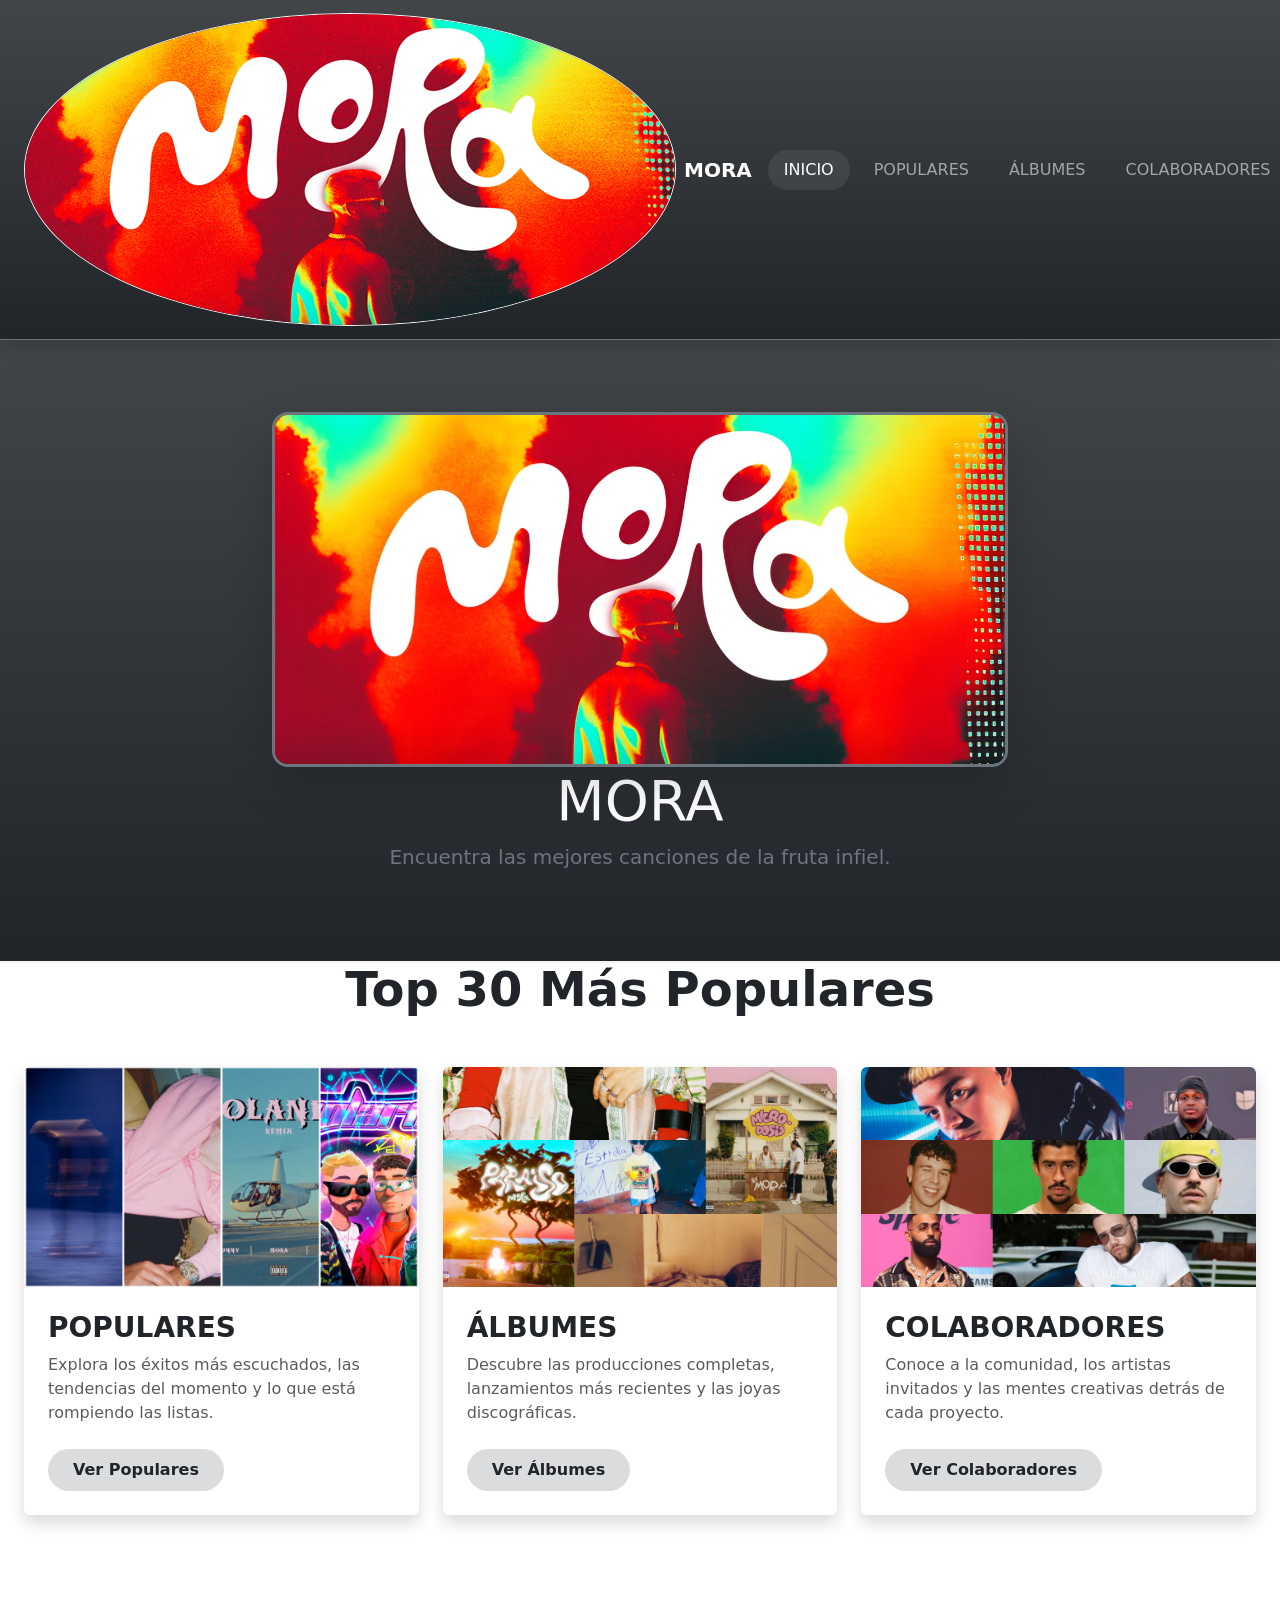
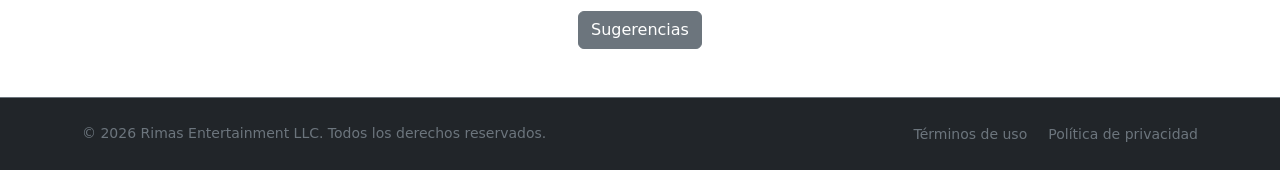
==== index.html @ de3369f2 "Add files via upload" ====
<!DOCTYPE html>
<html lang="es">
<head>
    <meta charset="UTF-8">
    <meta name="viewport" content="width=device-width, initial-scale=1.0">
    <title>MoraWeb</title>
    <link href="https://cdn.jsdelivr.net/npm/bootstrap@5.3.8/dist/css/bootstrap.min.css" rel="stylesheet" integrity="sha384-sRIl4kxILFvY47J16cr9ZwB07vP4J8+LH7qKQnuqkuIAvNWLzeN8tE5YBujZqJLB" crossorigin="anonymous">
    <script src="https://cdn.jsdelivr.net/npm/bootstrap@5.3.8/dist/js/bootstrap.bundle.min.js" integrity="sha384-FKyoEForCGlyvwx9Hj09JcYn3nv7wiPVlz7YYwJrWVcXK/BmnVDxM+D2scQbITxI" crossorigin="anonymous" defer></script>
    <link rel="stylesheet" href="css/styles.css">
</head>

<body>

<header class="header sticky-top">
  <nav class="navbar navbar-expand-md navbar-dark bg-dark bg-gradient border-bottom border-secondary shadow">
    <div class="container-fluid px-4"> 
      <a class="navbar-brand d-flex align-items-center fw-bold" href="#">
        <img src="img/Mora_logo.png" alt="Logo" class="logo-nav me-2 rounded-circle border border-light">
        <span class="text-uppercase tracking-wider">Mora</span>
      </a>
      <button class="navbar-toggler border-0" type="button" data-bs-toggle="collapse" data-bs-target="#navbarNav" aria-controls="navbarNav" aria-expanded="false" aria-label="Menú de navegación">
        <span class="navbar-toggler-icon"></span>
      </button>
      <div class="collapse navbar-collapse" id="navbarNav">
        <ul class="navbar-nav ms-auto text-end text-md-start gap-2"> 
          <li class="nav-item">
            <a class="nav-link active px-3 rounded-pill bg-secondary bg-opacity-25" href="index.html">INICIO</a>
          </li>
          <li class="nav-item">
            <a class="nav-link px-3" href="index_pop.html">POPULARES</a>
          </li>
          <li class="nav-item">
            <a class="nav-link px-3" href="index_album.html">ÁLBUMES</a>
          </li>
          <li class="nav-item">
            <a class="nav-link px-3" href="index_colab.html">COLABORADORES</a>
          </li>
        </ul>
      </div>
    </div>
  </nav>
</header>

<section class="banner bg-dark bg-gradient text-white text-center py-5 shadow-sm border-bottom border-dark position-relative">
  <div class="container py-4">
    <div class="row justify-content-center align-items-center">
      <div class="col-12 col-md-8">
        <div class="position-relative d-inline-block ">
          <img class="img-fluid rounded-4 shadow-lg border border-3 border-secondary" src="img/Mora_logo.jpg" alt="logoM" >
        </div>
        <h2 class="display-4 fw-black tracking-tight mb-2">MORA</h2>
        <p class="lead text-secondary fw-medium">Encuentra las mejores canciones de la fruta infiel.</p>
      </div>
    </div>
  </div>
</section>
<main class="Canciones pb-5">

<div class="container-fluid px-4">
    <header class="text-center mb-5">
      <h1 class="display-5 fw-bold titulo-seccion">Top 30 Más Populares</h1>
    </header>
</div>
<div class="container-fluid px-4 my-5">
  <div class="row row-cols-1 row-cols-md-3 g-4">
    
    <div class="col">
      <div class="card h-100 shadow border-0 overflow-hidden">
        <img src="img/pop.png" class="card-img-top" alt="Populares" style="object-fit: cover; height: 220px;">
        <div class="card-body d-flex flex-column justify-content-between p-4">
          <div>
            <h3 class="card-title fw-bold text-uppercase">Populares</h3>
            <p class="card-text text-muted">Explora los éxitos más escuchados, las tendencias del momento y lo que está rompiendo las listas.</p>
          </div>
          <div class="mt-4">
            <a class="btn bg-secondary bg-opacity-25 px-4 py-2 rounded-pill fw-bold" href="file:///C:/Users/javie/Documents/VS/FINAL_LM_JCN/index_pop.html#">Ver Populares</a>
          </div>
        </div>
      </div>
    </div>

    <div class="col">
      <div class="card h-100 shadow border-0 overflow-hidden">
        <img src="img/albumnes.png" class="card-img-top" alt="Álbumes" style="object-fit: cover; height: 220px;">
        <div class="card-body d-flex flex-column justify-content-between p-4">
          <div>
            <h3 class="card-title fw-bold text-uppercase">Álbumes</h3>
            <p class="card-text text-muted">Descubre las producciones completas, lanzamientos más recientes y las joyas discográficas.</p>
          </div>
          <div class="mt-4">
            <a class="btn bg-secondary bg-opacity-25 px-4 py-2 rounded-pill fw-bold" href="file:///C:/Users/javie/Documents/VS/FINAL_LM_JCN/index_album.html#">Ver Álbumes</a>
          </div>
        </div>
      </div>
    </div>

    <div class="col">
      <div class="card h-100 shadow border-0 overflow-hidden">
        <img src="img/photo-collage.png.png" class="card-img-top" alt="Colaboradores" style="object-fit: cover; height: 220px;">
        <div class="card-body d-flex flex-column justify-content-between p-4">
          <div>
            <h3 class="card-title fw-bold text-uppercase">Colaboradores</h3>
            <p class="card-text text-muted">Conoce a la comunidad, los artistas invitados y las mentes creativas detrás de cada proyecto.</p>
          </div>
          <div class="mt-4">
            <a class="btn bg-secondary bg-opacity-25 px-4 py-2 rounded-pill fw-bold" href="file:///C:/Users/javie/Documents/VS/FINAL_LM_JCN/index_colab.html#">Ver Colaboradores</a>
          </div>
        </div>
      </div>
    </div>

  </div>
</div>
  <div class="text-center pt-5">
    <button type="button" class="btn btn-secondary" data-bs-toggle="modal" data-bs-target="#modalFormulario">
      Sugerencias
    </button>
  </div>
<div class="modal fade" id="modalFormulario" tabindex="-1" aria-labelledby="modalFormularioLabel" aria-hidden="true">
  <div class="modal-dialog">
    <div class="modal-content">
      
      <div class="modal-header">
        <h5 class="modal-title" id="modalFormularioLabel">Formulario Sugerencias</h5>
        <button type="button" class="btn-close" data-bs-dismiss="modal" aria-label="Close"></button>
      </div>

      <div class="modal-body">
        <form class="needs-validation" id="miFormulario" novalidate>
          
          <div class="mb-3">
            <label for="campoEmail" class="form-label">Correo Electrónico</label>
            <input type="email" class="form-control" id="campoEmail" placeholder="nombre@correo.com" required>
            <div class="invalid-feedback">
              Por favor, introduce un correo válido.
            </div>
          </div>

          <div class="mb-3">
            <label for="campoConcepto" class="form-label">Concepto</label>
            <input type="text" class="form-control" id="campoConcepto" placeholder="Escribe el nombre de concepto" required>
            <div class="invalid-feedback">
              Este campo es obligatorio.
            </div>
          </div>

          <div class="mb-3">
            <label for="campoDesarrollo" class="form-label">Desarrollo</label>
            <textarea class="form-control" id="campoDesarrollo" rows="3" placeholder="Escribe aquí la idea más detallada" required></textarea>
            <div class="invalid-feedback">
              Este campo es obligatorio.
            </div>
          </div>

          <div class="modal-footer px-0 pb-0 mt-4">
            <button type="button" class="btn btn-secondary" data-bs-dismiss="modal">Cancelar</button>
            <button type="submit" class="btn btn-success">Enviar Datos</button>
          </div>

        </form>
      </div>

    </div>
  </div>
</div>
</main>

<footer id="footer" class="footer bg-dark text-secondary text-center py-4 border-top border-secondary mt-auto">
  <div class="container">
    <div class="row align-items-center">
      <div class="col-md-6 text-md-start text-center mb-2 mb-md-0">
        <p class="mb-0 small">&copy; 2026 Rimas Entertainment LLC. Todos los derechos reservados.</p>
      </div>
      <div class="col-md-6 text-md-end text-center">
        <a href="#" class="text-secondary text-decoration-none small me-3">Términos de uso</a>
        <a href="#" class="text-secondary text-decoration-none small">Política de privacidad</a>
      </div>
    </div>
  </div>
</footer>
<script src="js/validation.js"></script>
</body>
</html>
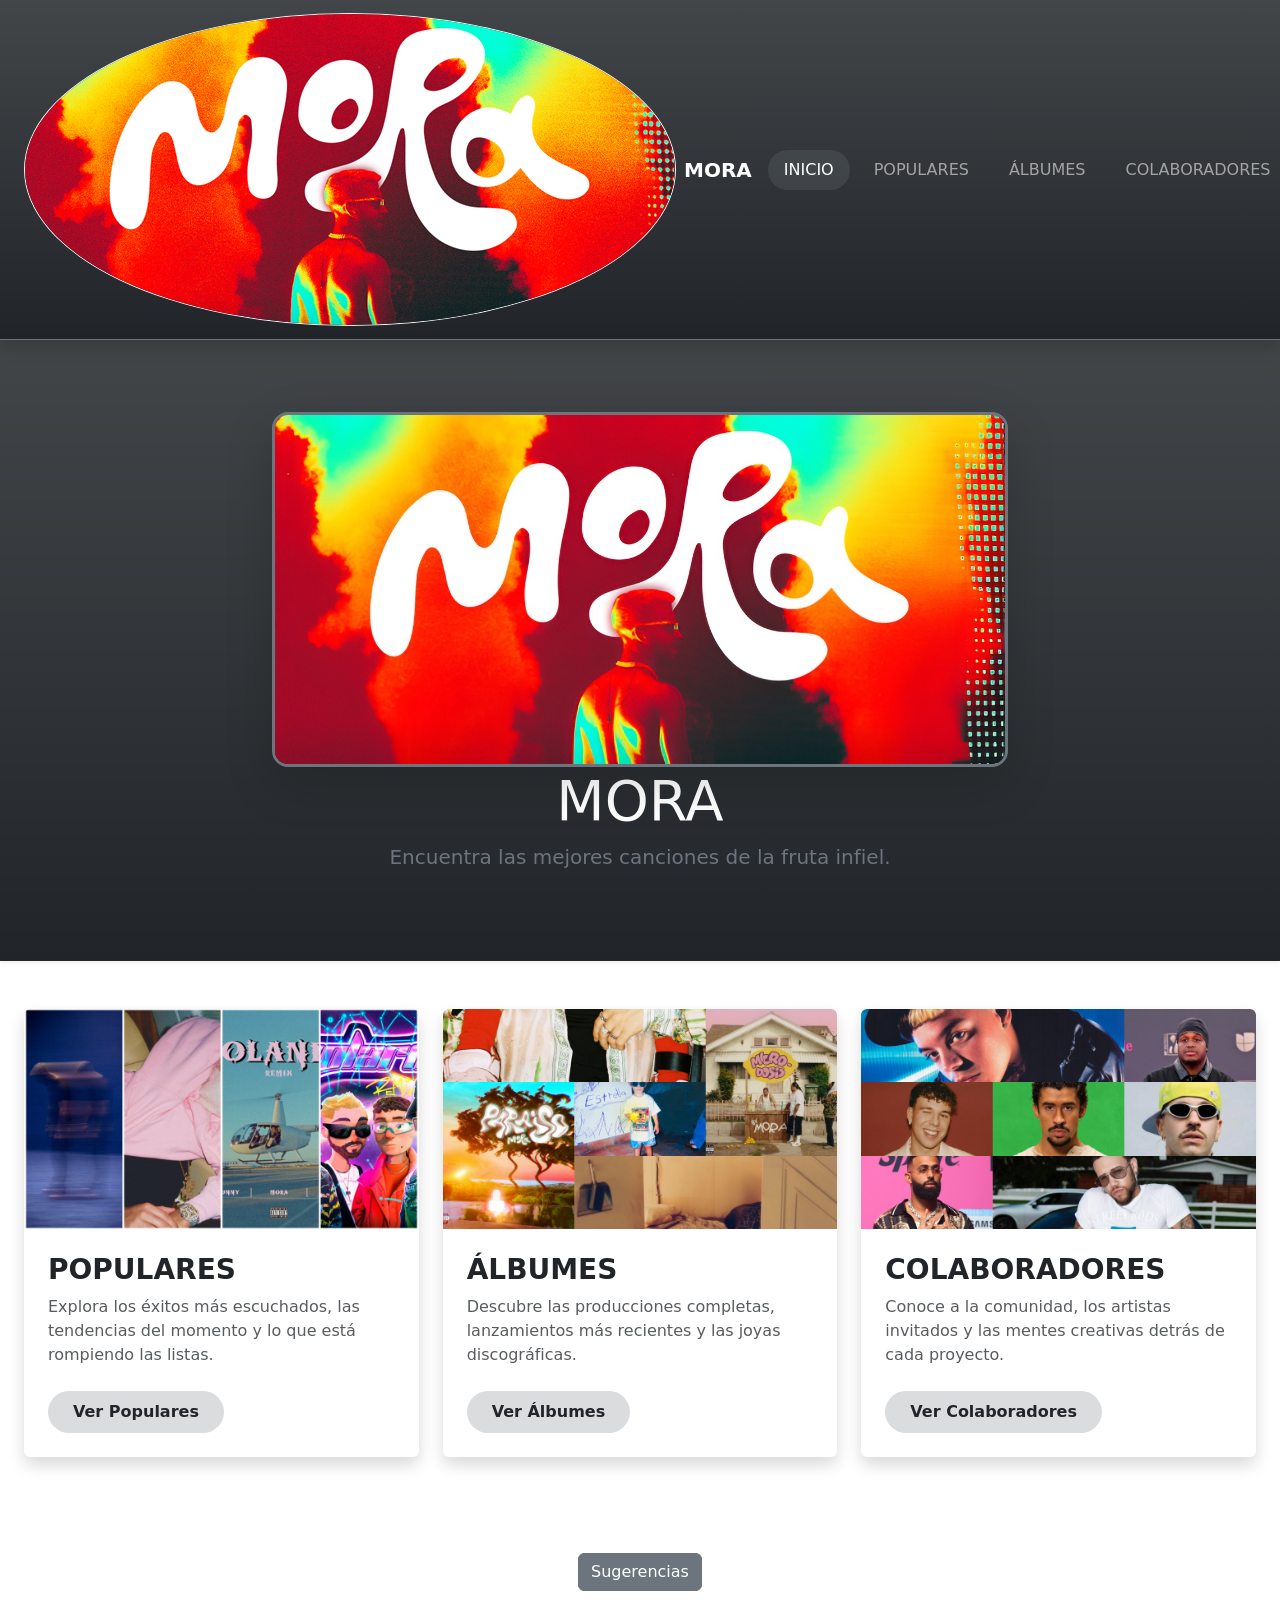
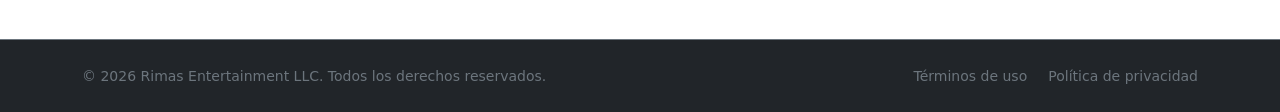
==== commit daccab7e: "Update index.html" ====
--- a/index.html
+++ b/index.html
@@ -57,9 +57,6 @@
 <main class="Canciones pb-5">
 
 <div class="container-fluid px-4">
-    <header class="text-center mb-5">
-      <h1 class="display-5 fw-bold titulo-seccion">Top 30 Más Populares</h1>
-    </header>
 </div>
 <div class="container-fluid px-4 my-5">
   <div class="row row-cols-1 row-cols-md-3 g-4">
@@ -73,7 +70,7 @@
             <p class="card-text text-muted">Explora los éxitos más escuchados, las tendencias del momento y lo que está rompiendo las listas.</p>
           </div>
           <div class="mt-4">
-            <a class="btn bg-secondary bg-opacity-25 px-4 py-2 rounded-pill fw-bold" href="file:///C:/Users/javie/Documents/VS/FINAL_LM_JCN/index_pop.html#">Ver Populares</a>
+            <a class="btn bg-secondary bg-opacity-25 px-4 py-2 rounded-pill fw-bold" href="index_pop.html">Ver Populares</a>
           </div>
         </div>
       </div>
@@ -88,7 +85,7 @@
             <p class="card-text text-muted">Descubre las producciones completas, lanzamientos más recientes y las joyas discográficas.</p>
           </div>
           <div class="mt-4">
-            <a class="btn bg-secondary bg-opacity-25 px-4 py-2 rounded-pill fw-bold" href="file:///C:/Users/javie/Documents/VS/FINAL_LM_JCN/index_album.html#">Ver Álbumes</a>
+            <a class="btn bg-secondary bg-opacity-25 px-4 py-2 rounded-pill fw-bold" href="index_album.html">Ver Álbumes</a>
           </div>
         </div>
       </div>
@@ -103,7 +100,7 @@
             <p class="card-text text-muted">Conoce a la comunidad, los artistas invitados y las mentes creativas detrás de cada proyecto.</p>
           </div>
           <div class="mt-4">
-            <a class="btn bg-secondary bg-opacity-25 px-4 py-2 rounded-pill fw-bold" href="file:///C:/Users/javie/Documents/VS/FINAL_LM_JCN/index_colab.html#">Ver Colaboradores</a>
+            <a class="btn bg-secondary bg-opacity-25 px-4 py-2 rounded-pill fw-bold" href="index_colab.html">Ver Colaboradores</a>
           </div>
         </div>
       </div>
@@ -180,4 +177,4 @@
 </footer>
 <script src="js/validation.js"></script>
 </body>
-</html>+</html>
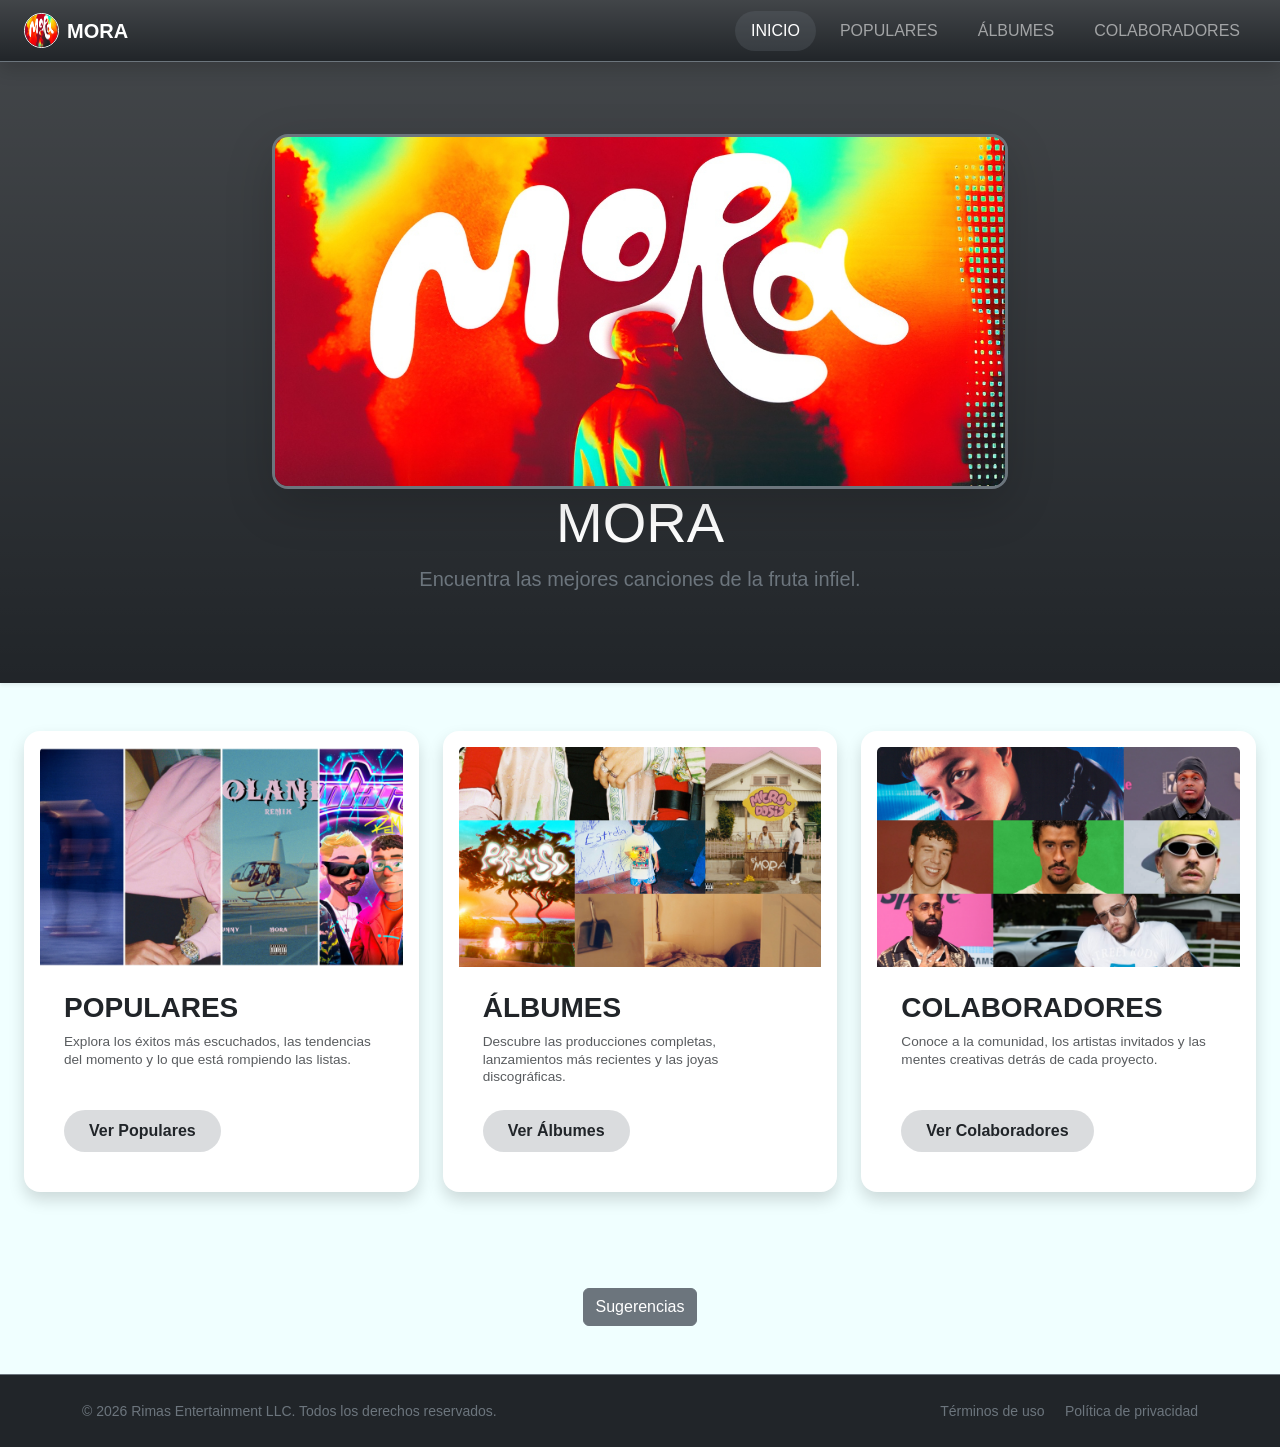
==== commit 5877244e: "Update index.html" ====
--- a/index.html
+++ b/index.html
@@ -6,7 +6,7 @@
     <title>MoraWeb</title>
     <link href="https://cdn.jsdelivr.net/npm/bootstrap@5.3.8/dist/css/bootstrap.min.css" rel="stylesheet" integrity="sha384-sRIl4kxILFvY47J16cr9ZwB07vP4J8+LH7qKQnuqkuIAvNWLzeN8tE5YBujZqJLB" crossorigin="anonymous">
     <script src="https://cdn.jsdelivr.net/npm/bootstrap@5.3.8/dist/js/bootstrap.bundle.min.js" integrity="sha384-FKyoEForCGlyvwx9Hj09JcYn3nv7wiPVlz7YYwJrWVcXK/BmnVDxM+D2scQbITxI" crossorigin="anonymous" defer></script>
-    <link rel="stylesheet" href="css/styles.css">
+    <link rel="stylesheet" href="CSS/styles.css">
 </head>
 
 <body>
--- a/CSS/styles.css
+++ b/CSS/styles.css
@@ -0,0 +1,111 @@
+* {
+    margin: 0;
+    padding: 0;
+    box-sizing: border-box;
+    font-family: sans-serif;
+}
+
+html {
+    overflow-y: scroll;
+}
+
+body {
+    background-color: azure;
+}
+
+.banner {
+    background-color: rgb(213, 163, 103);
+    text-align: center;
+    padding: 2%;
+    color: white;
+    margin-bottom: 3%;
+}
+
+:root {
+    --color-1: rgb(213, 163, 103); 
+}
+
+div.card {
+    background-color: #ffffff; 
+    border: 1px solid rgba(0, 0, 0, 0.08);
+    border-radius: 16px;
+    padding: 16px;
+    height: 100%;
+    display: flex;
+    flex-direction: column;
+    transition: transform 0.3s cubic-bezier(0.25, 0.8, 0.25, 1), 
+                box-shadow 0.3s cubic-bezier(0.25, 0.8, 0.25, 1), 
+                border-color 0.3s ease;
+    box-shadow: 0 4px 10px rgba(0, 0, 0, 0.05);
+}
+
+div.card:hover {
+    transform: translateY(-8px);
+    border-color: var(--color-1);
+    box-shadow: 0 14px 28px rgba(213, 163, 103, 0.35);
+}
+
+div.card h2 {
+    font-size: 1.05rem;
+    font-weight: 700;
+    margin-top: 14px;
+    margin-bottom: 8px;
+    color: var(--color-1);
+    white-space: nowrap;
+    overflow: hidden;
+    text-overflow: ellipsis;
+}
+
+div.card p {
+    font-size: 0.85rem;
+    margin-bottom: 5px;
+    color: #555555;
+    line-height: 1.3;
+}
+
+div.card p strong {
+    color: #111111;
+}
+
+div.card p.reproducciones {
+    color: #1db954; 
+    font-weight: 700;
+    margin-top: auto;
+}
+
+.reproducciones {
+    color: #1db954; 
+    font-weight: 700;
+    margin-top: auto;
+}
+
+.titulo-seccion {
+    color: var(--color-1);
+}
+
+.tarjeta-interactiva {
+    cursor: pointer;
+    background-color: #f8f9fa !important;
+}
+
+.img-album-portada {
+    height: 180px;
+    object-fit: cover;
+}
+
+.img-colab-perfil {
+    height: 140px;
+    object-fit: cover;
+}
+
+.reproductor-spotify {
+    width: 100%;
+    height: 152px;
+    border: 0;
+    border-radius: 12px;
+}
+
+.logo-nav {
+    width: 35px;
+    height: 35px;
+}
